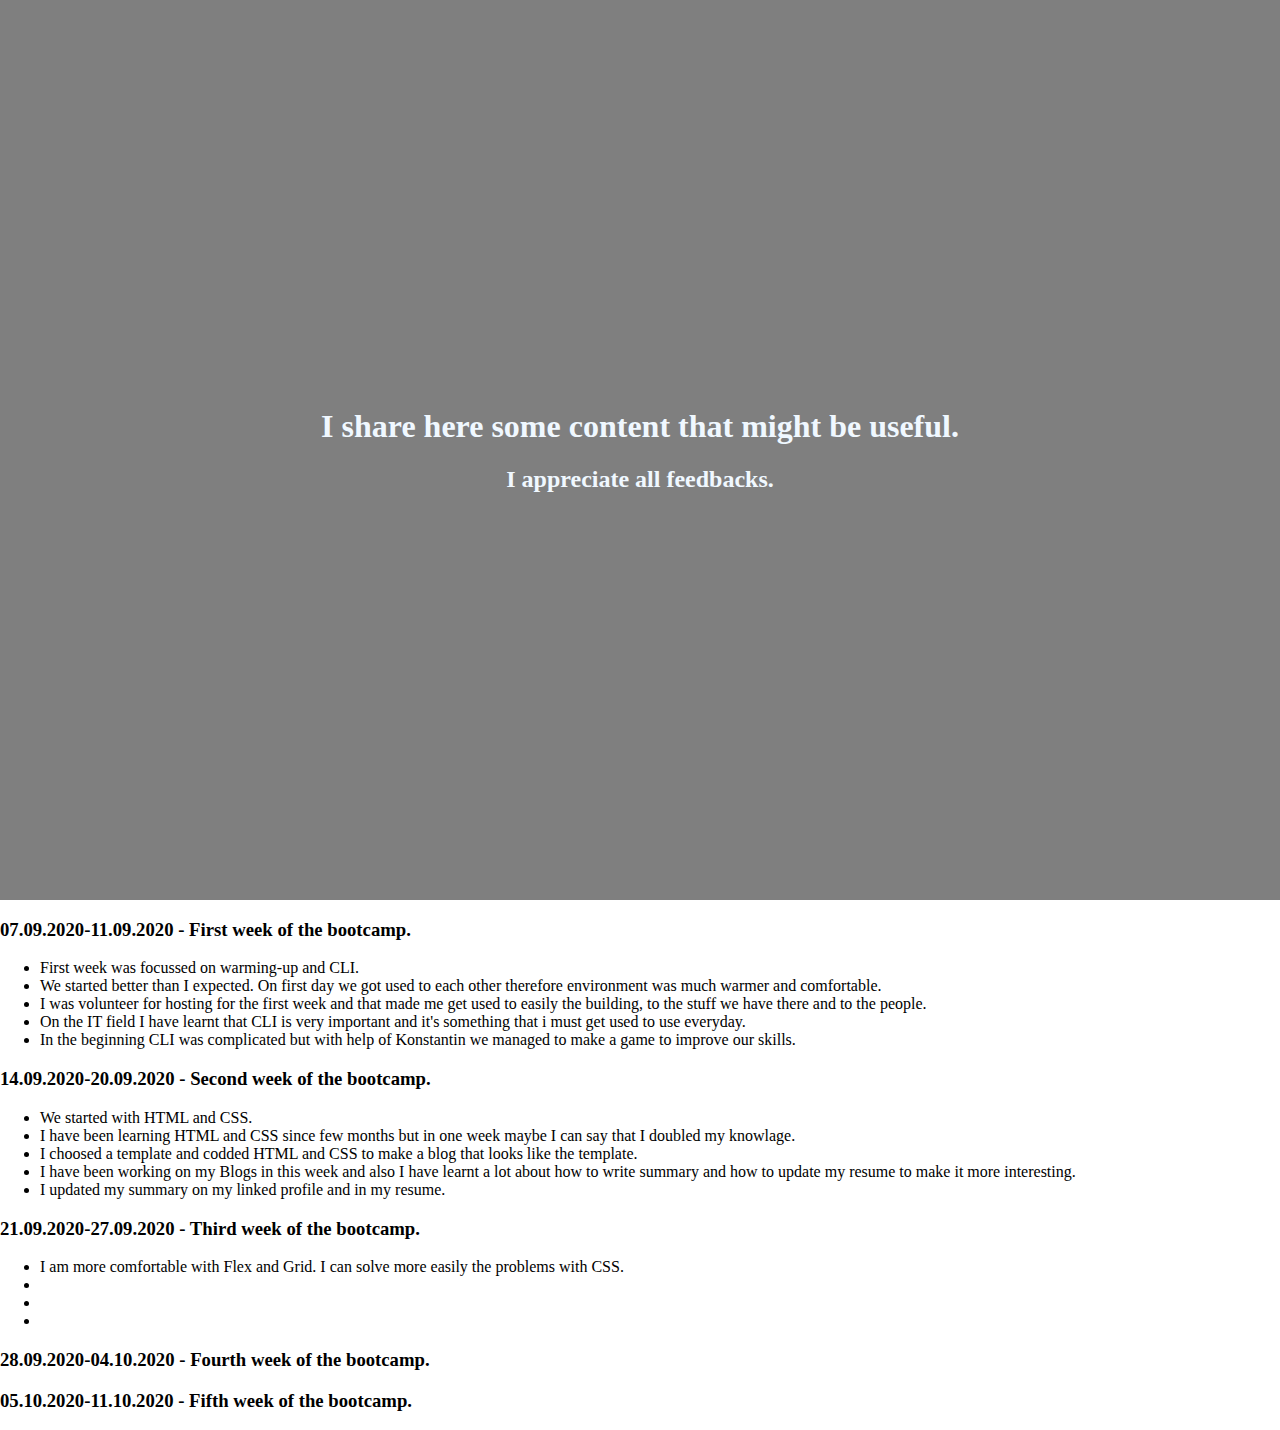
==== blogpage/blogindex.html @ 2ba06df0 "Blog page created." ====
<!DOCTYPE html>
<html lang="en">
<head>
    <meta charset="UTF-8">
    <meta name="viewport" content="width=device-width, initial-scale=1.0">
    <title>Blog Page</title>
    <link rel="stylesheet" href="blogstyle.css">
</head>
<body>
    <header>
        <article>

            <p>
                <h1>I share here some content that might be useful.</h1>
                <h2>I appreciate all feedbacks.</h2>
            </p>
            
        </article>
        
    </header>

    <section id="blog" class="blog-section">

        <article class="blog-articles">
            <h3><strong>07.09.2020-11.09.2020</strong> - First week of the bootcamp.</h3>
        <ul class="blog-lists">
           <li>First week was focussed on warming-up and CLI.</li>
           <li>We started better than I expected. On first day we got used to each other therefore environment was much warmer and comfortable.</li>
           <li>I was volunteer for hosting for the first week and that made me get used to easily the building, to the stuff we have there and to the people.</li>
           <li>On the IT field I have learnt that CLI is very important and it's something that i must get used to use everyday.</li>
           <li>In the beginning CLI was complicated but with help of Konstantin we managed to make a game to improve our skills.</li>
        </ul>
        </article>
        <article class="blog-articles">
            <h3><strong>14.09.2020-20.09.2020</strong> - Second week of the bootcamp.</h3>
        <ul>
           <li>We started with HTML and CSS.</li>
           <li>I have been learning HTML and CSS since few months but in one week maybe I can say that I doubled my knowlage.</li>
           <li>I choosed a template and codded HTML and CSS to make a blog that looks like the template.</li>
           <li>I have been working on my Blogs in this week and also I have learnt a lot about how to write summary and how to update my resume to make it more interesting.</li>
           <li>I updated my summary on my linked profile and in my resume.</li>
        </ul>
        </article>
        <article class="blog-articles">
            <h3><strong>21.09.2020-27.09.2020</strong> - Third week of the bootcamp.</h3>
            <ul>
                <li>I am more comfortable with Flex and Grid. I can solve more easily the problems with CSS.</li>
                <li></li>
                <li></li>
                <li></li>

            </ul>
        </article>
        <article class="blog-articles">
            <h3><strong>28.09.2020-04.10.2020</strong> - Fourth week of the bootcamp.</h3>
        </article>            <article class="blog-articles"></article>
        <article class="blog-articles">
            <h3><strong>05.10.2020-11.10.2020</strong> - Fifth week of the bootcamp.</h3>
        </article>
        


    </section>
</body>
</html>
---- blogpage/blogstyle.css ----
header{
    height: 100vh;
    width: 100%;
    background-image: linear-gradient(rgba(0,0,0,0.5),rgba(0,0,0,0.5)), url(images\artem-sapegin-e2uTOpgW5Ec-unsplash.jpg);
    background-size: cover;
    text-align: center;
    color: aliceblue;
    display: flex;
    justify-content: center;
    align-items: center;
    margin: 0;
    padding: 0;
}
body{
    margin: 0;
    padding: 0;
}
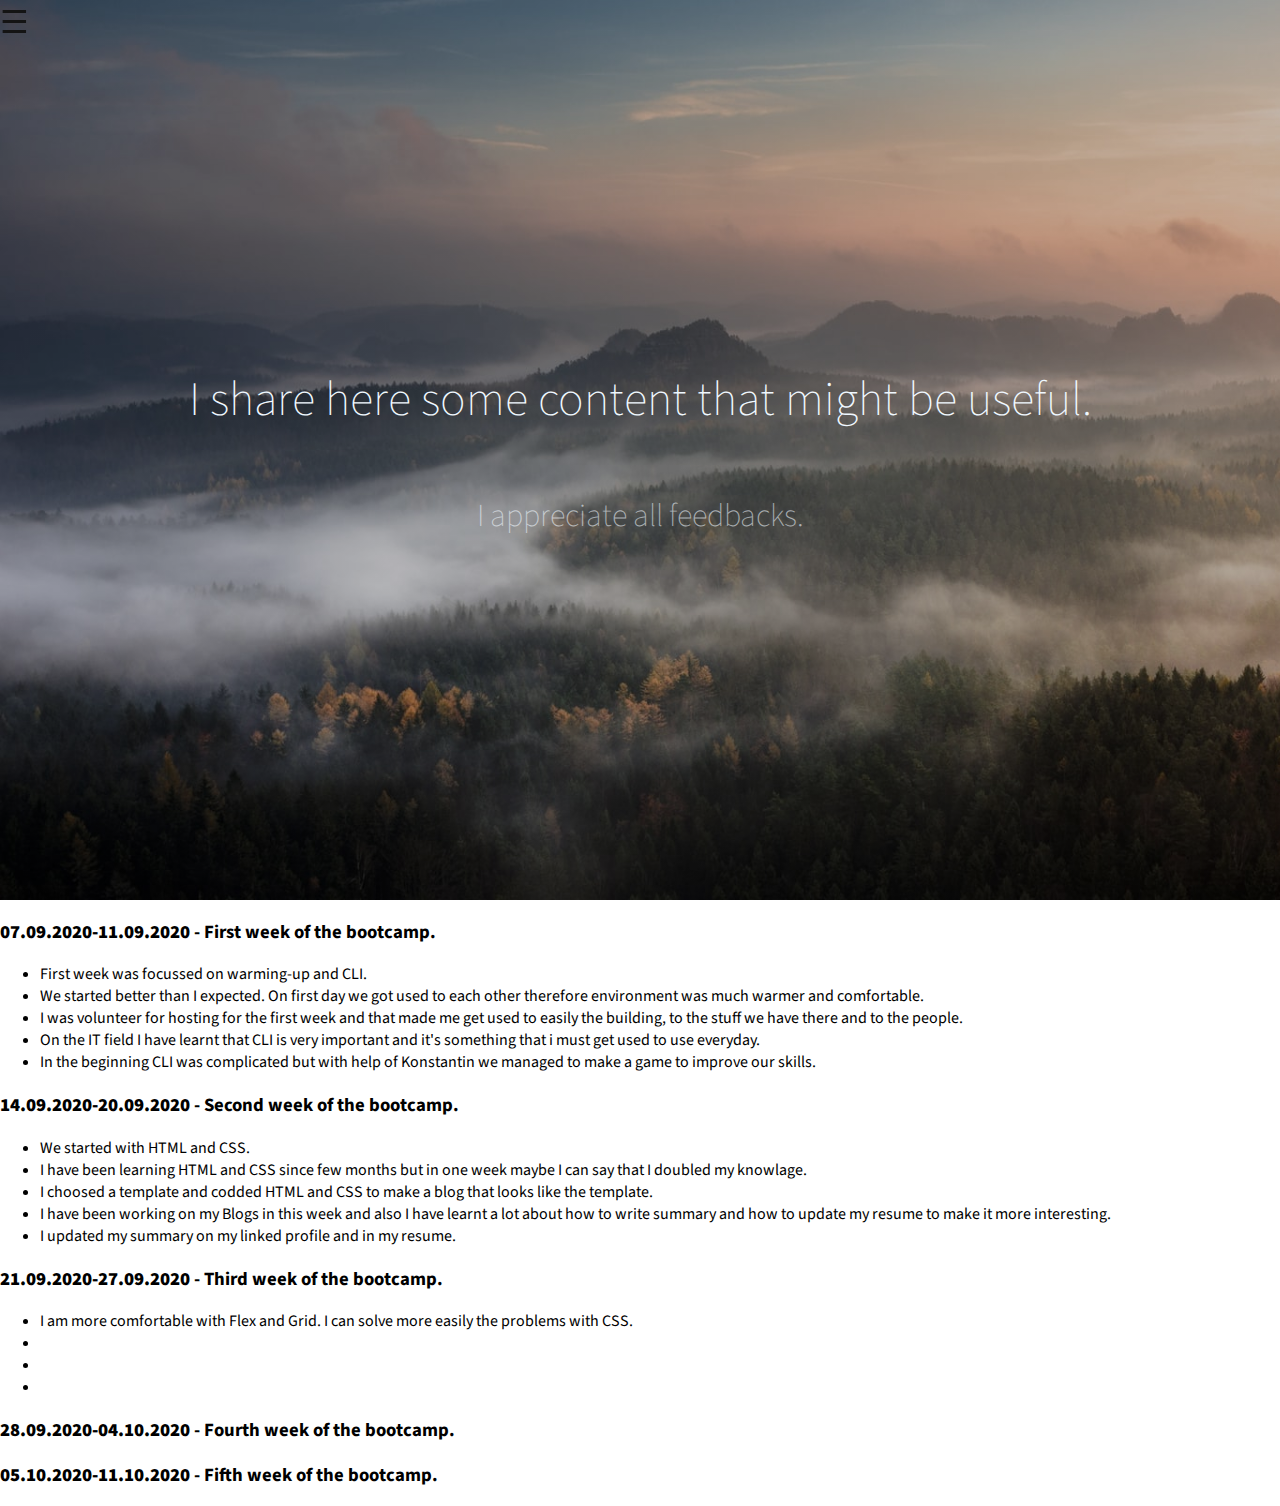
==== commit 10c24bff: "Blog page update(style and side-menu" ====
--- a/blogpage/blogindex.html
+++ b/blogpage/blogindex.html
@@ -8,16 +8,32 @@
 </head>
 <body>
     <header>
-        <article>
-
-            <p>
-                <h1>I share here some content that might be useful.</h1>
-                <h2>I appreciate all feedbacks.</h2>
-            </p>
-            
-        </article>
+        <div id="mySidebar" class="sidebar">
+            <a href="javascript:void(0)" class="closebtn" onclick="closeNav()">×</a>
+            <a href="C:\Users\DASHI\Documents\GitHub\blog\index.html">Home</a>
+            <a href="blogpage/blogindex.html">Blog</a>
+            <a target="_blank" href="CV/CV_CandasKilic.docx.pdf">CV</a>
+            <a href="#contact">Contact</a>
+          </div>
+          
+          <div id="main">
+            <button class="openbtn" onclick="openNav()">☰
+            </button>  
+          </div>
         
     </header>
+
+    <section class="header-texts">
+
+        <p>
+            <h1>I share here some content that might be useful.</h1>
+            <h2>I appreciate all feedbacks.</h2>
+            
+        </p>
+
+    </section>
+
+
 
     <section id="blog" class="blog-section">
 
@@ -61,5 +77,22 @@
 
 
     </section>
+
+
+
+    <!--******************************** JAVASCRIPT ******************************************-->       
+    
+    <script>
+        function openNav() {
+          document.getElementById("mySidebar").style.width = "200px";
+          document.getElementById("main").style.marginLeft = "200px";
+        }
+        
+        function closeNav() {
+          document.getElementById("mySidebar").style.width = "0";
+          document.getElementById("main").style.marginLeft= "0";
+        }
+        </script>
+    <!--******************************** END OF JAVASCRIPT ******************************************-->   
 </body>
 </html>--- a/blogpage/blogstyle.css
+++ b/blogpage/blogstyle.css
@@ -1,17 +1,100 @@
+@import url('https://fonts.googleapis.com/css2?family=Source+Sans+Pro&display=swap');
+
+body{
+    font-family: 'Source Sans Pro', sans-serif;
+    margin: 0;
+    padding: 0;
+}
 header{
-    height: 100vh;
-    width: 100%;
-    background-image: linear-gradient(rgba(0,0,0,0.5),rgba(0,0,0,0.5)), url(images\artem-sapegin-e2uTOpgW5Ec-unsplash.jpg);
-    background-size: cover;
+    z-index: 1;
+    position: fixed;
+}
+
+.header-texts{
     text-align: center;
     color: aliceblue;
     display: flex;
+    flex-direction: column;
+    align-items: center;
     justify-content: center;
-    align-items: center;
-    margin: 0;
+    height: 100vh;
+    width: 100%;
+    background-image: linear-gradient(rgba(0, 0, 0, 0.226),rgba(0, 0, 0, 0.226)), url(images/artem-sapegin-e2uTOpgW5Ec-unsplash.jpg);
+    background-size: cover;
+
+}
+h1{
+    font-size: 3em;
+    font-weight: 100;
+}
+h2{
+    font-size: 2em;
+    font-weight: 100;
+    opacity: 60%;
+}
+
+/*----------------------SIDE BAR-----------------------------*/
+.sidebar {
+    height: 100%;
+    width: 0;
+    position: fixed;
+    
+    top: 0;
+    left: 0;
+    background-color: #111;
+    overflow-x: hidden;
+    transition: 0.2s;
+    padding-top: 60px;
+  }
+  
+  .sidebar a {
+    padding: 8px 8px 8px 32px;
+    text-decoration: none;
+    font-size: 25px;
+    font-family: 'Source Sans Pro', sans-serif;
+    color: #818181;
+    display: block;
+    transition: 0.3s;
+  }
+  
+  .sidebar a:hover {
+    color: rgb(221, 221, 221);
+  }
+  
+  .sidebar .closebtn {
+    position: absolute;
+    top: 0;
+    right: 25px;
+    font-size: 36px;
+    margin-left: 50px;
+  }
+  
+  .openbtn {
+    font-family: 'Source Sans Pro', sans-serif;
+    font-size: 2em;
+    text-decoration: none;
+    cursor: pointer;
+    background-color: transparent;
+    color: white;
+    padding:0;
+    border: none;
+    transition: 0.3s;
+  }
+  
+  .openbtn:hover {
+    color: rgb(20, 20, 20);
+    font-size: 2em;
+  }
+  
+  #main {
+    transition: margin-left .5s;
     padding: 0;
-}
-body{
-    margin: 0;
-    padding: 0;
-}+  }
+  
+  /* On smaller screens, where height is less than 450px, change the style of the sidenav (less padding and a smaller font size) */
+  @media screen and (max-height: 450px) {
+    .sidebar {padding-top: 15px;}
+    .sidebar a {font-size: 18px;}
+    .blog-articles{max-width: 100%;}
+  }
+/*----------------------END SIDE BAR-----------------------------*/
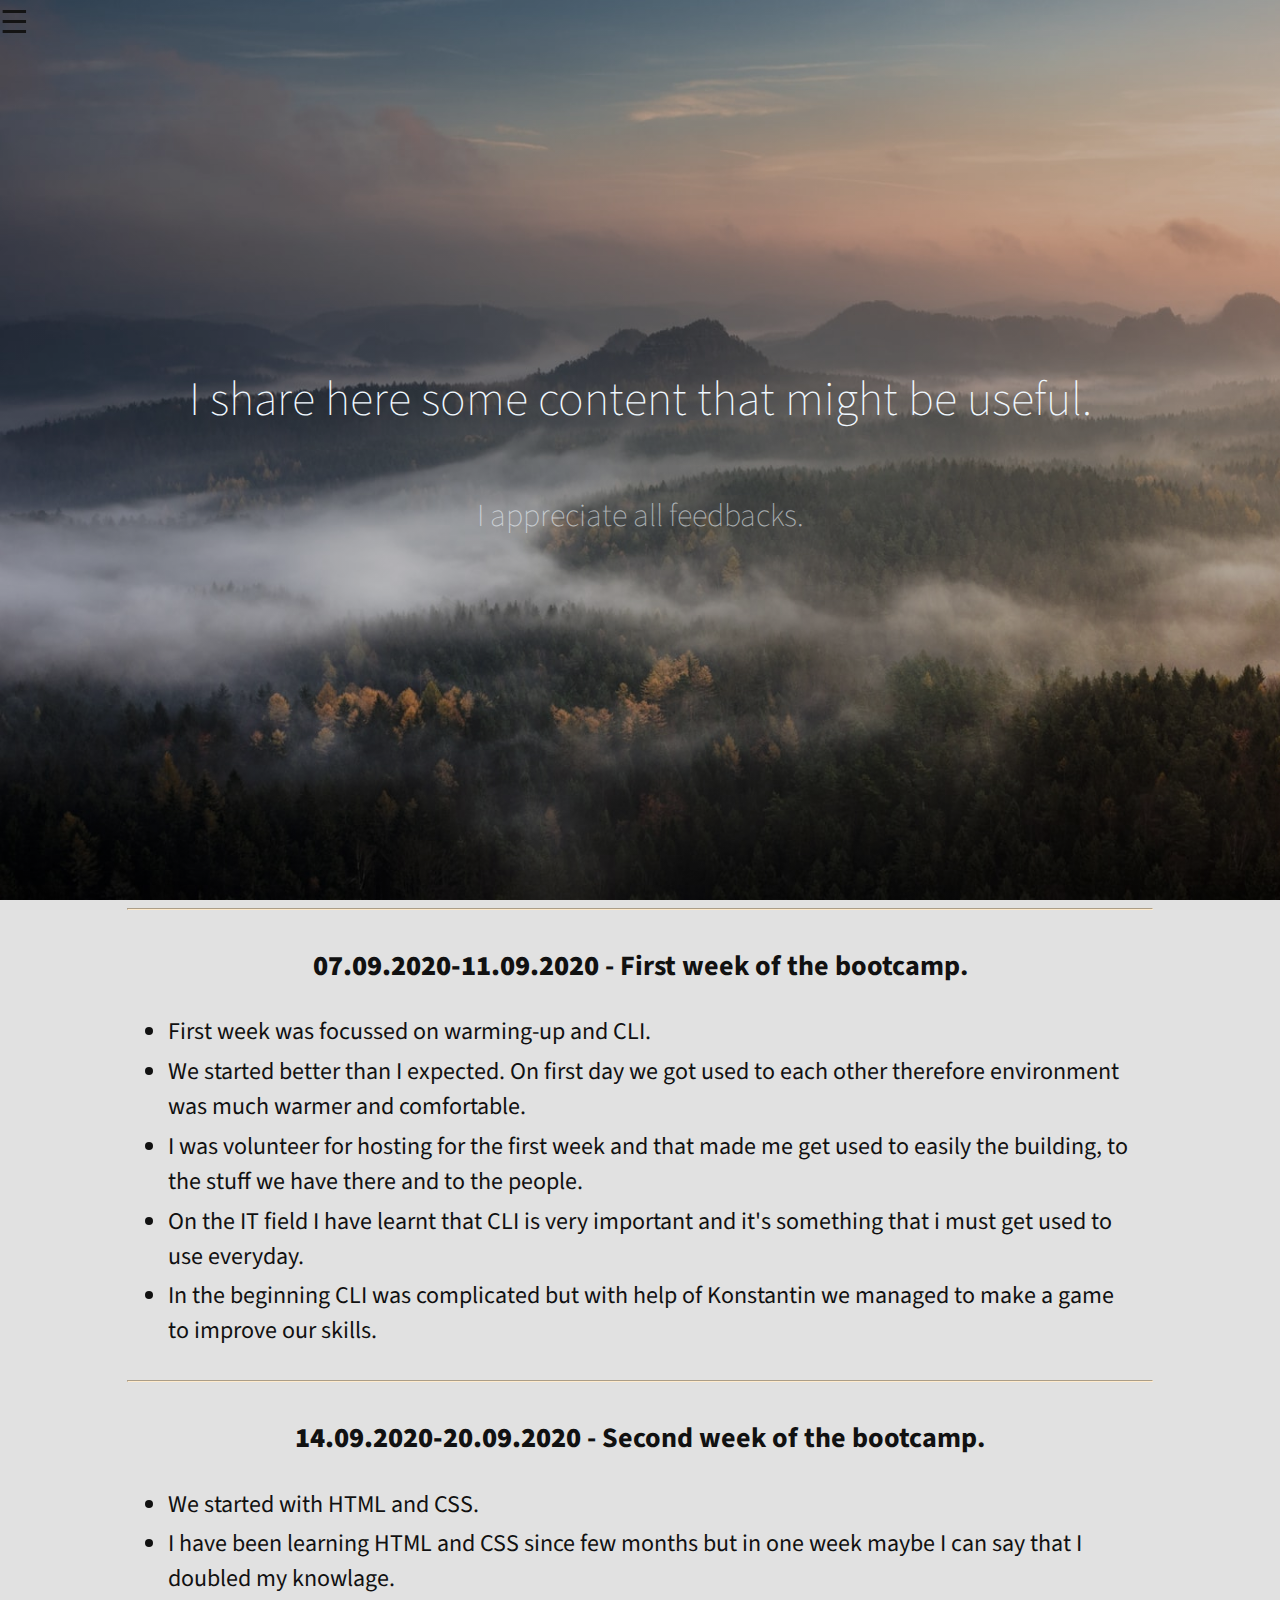
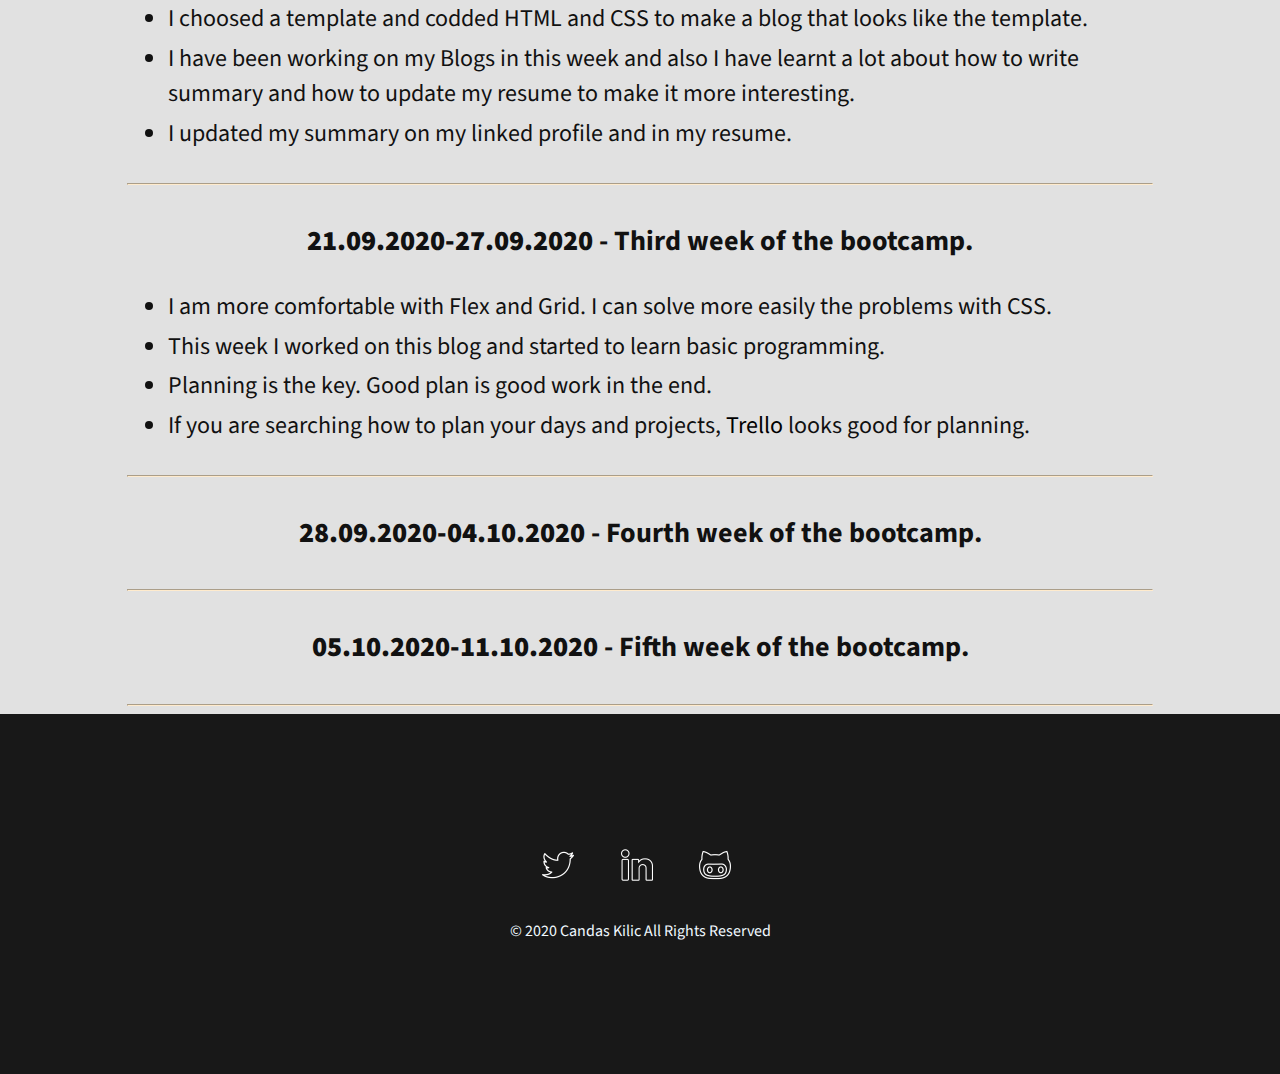
==== commit 8d8db4e0: "Update(links, blog page, post cards.)" ====
--- a/blogpage/blogindex.html
+++ b/blogpage/blogindex.html
@@ -10,9 +10,9 @@
     <header>
         <div id="mySidebar" class="sidebar">
             <a href="javascript:void(0)" class="closebtn" onclick="closeNav()">×</a>
-            <a href="C:\Users\DASHI\Documents\GitHub\blog\index.html">Home</a>
-            <a href="blogpage/blogindex.html">Blog</a>
-            <a target="_blank" href="CV/CV_CandasKilic.docx.pdf">CV</a>
+            <a href="../index.html">Home</a>
+            <a href="#blog-start">Blog</a>
+            <a target="_blank" href="../CV/CV_CandasKilic.docx.pdf">CV</a>
             <a href="#contact">Contact</a>
           </div>
           
@@ -23,7 +23,7 @@
         
     </header>
 
-    <section class="header-texts">
+    <section id="blog-start" class="header-texts">
 
         <p>
             <h1>I share here some content that might be useful.</h1>
@@ -33,6 +33,7 @@
 
     </section>
 
+    <hr>
 
 
     <section id="blog" class="blog-section">
@@ -47,6 +48,10 @@
            <li>In the beginning CLI was complicated but with help of Konstantin we managed to make a game to improve our skills.</li>
         </ul>
         </article>
+
+        <hr>
+
+
         <article class="blog-articles">
             <h3><strong>14.09.2020-20.09.2020</strong> - Second week of the bootcamp.</h3>
         <ul>
@@ -57,24 +62,35 @@
            <li>I updated my summary on my linked profile and in my resume.</li>
         </ul>
         </article>
+
+        <hr>
+
         <article class="blog-articles">
             <h3><strong>21.09.2020-27.09.2020</strong> - Third week of the bootcamp.</h3>
             <ul>
                 <li>I am more comfortable with Flex and Grid. I can solve more easily the problems with CSS.</li>
-                <li></li>
-                <li></li>
-                <li></li>
+                <li>This week I worked on this blog and started to learn basic programming.</li>
+                <li>Planning is the key. Good plan is good work in the end.</li>
+                <li>If you are searching how to plan your days and projects, <a href="https://trello.com/home">Trello</a> looks good for planning.</li>
 
             </ul>
         </article>
+
+        <hr>
+
         <article class="blog-articles">
             <h3><strong>28.09.2020-04.10.2020</strong> - Fourth week of the bootcamp.</h3>
-        </article>            <article class="blog-articles"></article>
+        </article> 
+        
+        <hr>
+        
         <article class="blog-articles">
             <h3><strong>05.10.2020-11.10.2020</strong> - Fifth week of the bootcamp.</h3>
         </article>
         
+        <hr>
 
+        <article class="blog-articles"></article>
 
     </section>
 
@@ -95,4 +111,37 @@
         </script>
     <!--******************************** END OF JAVASCRIPT ******************************************-->   
 </body>
+
+
+<footer id="contact">
+    <div>
+
+        <ul class="footer-list">
+            <li>
+                <a target="_blank" href="https://twitter.com/candasklc"><img class="social-logos" src="../images/twitter.png" alt="twitter"></a>
+            </li>
+            
+            <li>
+                <a target="_blank" href="https://www.linkedin.com/in/candas-kilic/"><img class="social-logos" src="../images/linkedin.png" alt="linked-in"></a>
+            </li>
+
+            <li>
+                <a target="_blank" href="https://github.com/candasklc"><img class="social-logos" src="../images/github.png" alt="github"></a>
+            </li>
+            
+            
+        </ul>
+        
+    </div>  
+
+    <div class="copyright">
+        <p>
+            © 2020 Candas Kilic All Rights Reserved
+        </p>
+    </div>
+
+</footer>
+
+
+
 </html>--- a/blogpage/blogstyle.css
+++ b/blogpage/blogstyle.css
@@ -1,9 +1,15 @@
 @import url('https://fonts.googleapis.com/css2?family=Source+Sans+Pro&display=swap');
-
+html{
+  color: aliceblue;
+  scroll-behavior: smooth;
+}
 body{
+    background-color: rgba(202, 202, 202, 0.562);
     font-family: 'Source Sans Pro', sans-serif;
     margin: 0;
     padding: 0;
+    display: grid;
+    grid-template-columns: auto;
 }
 header{
     z-index: 1;
@@ -19,7 +25,7 @@
     justify-content: center;
     height: 100vh;
     width: 100%;
-    background-image: linear-gradient(rgba(0, 0, 0, 0.226),rgba(0, 0, 0, 0.226)), url(images/artem-sapegin-e2uTOpgW5Ec-unsplash.jpg);
+    background-image: linear-gradient(rgba(0, 0, 0, 0.226),rgba(0, 0, 0, 0.226)), url(../images/artem-sapegin-e2uTOpgW5Ec-unsplash.jpg);
     background-size: cover;
 
 }
@@ -38,7 +44,6 @@
     height: 100%;
     width: 0;
     position: fixed;
-    
     top: 0;
     left: 0;
     background-color: #111;
@@ -84,7 +89,9 @@
   .openbtn:hover {
     color: rgb(20, 20, 20);
     font-size: 2em;
+   
   }
+  
   
   #main {
     transition: margin-left .5s;
@@ -98,3 +105,87 @@
     .blog-articles{max-width: 100%;}
   }
 /*----------------------END SIDE BAR-----------------------------*/
+
+
+
+
+/*----------------------BLOG SECTION-----------------------------*/
+hr{
+  border-color: blanchedalmond;
+  width: 80%;
+}
+
+.blog-section{
+  color: #111;
+  display: grid;
+}
+.blog-articles{
+  width: 80%;
+  justify-self: center;
+  font-size: 1.5em;
+  transition: 0.3s;
+
+}
+.blog-articles:hover{
+  border-radius: 10px;
+  box-shadow: 0px 0px 24px 0px rgba(0,0,0,0.75);
+  width: 83%;
+}
+li{
+  margin-top: 0.2em;
+  padding-right: 0.9em;
+}
+h3{
+  text-align: center;
+}
+
+section a{
+  text-decoration: none;
+  color: #000000;
+}
+section a:hover{
+  text-decoration: underline;
+  color: aliceblue;
+}
+
+
+
+
+/*----------------------END OF BLOG SECTION-----------------------------*/
+
+
+
+
+/*----------------Footer---------------*/
+footer{
+  background-color: rgb(24, 24, 24);
+  height: 40vh;
+  display: flex;
+  justify-content: center;
+  flex-direction: column;
+}
+footer > div{
+  width: 100%;
+  display: flex;
+  justify-content: center;
+}
+
+.footer-list{
+  list-style: none;
+  display: flex;
+}
+
+.social-logos{
+  width: 50%;
+  border-bottom: solid transparent 1px;
+  transition: 0.2s;
+}
+.social-logos:hover{
+  box-shadow: 0px 82px 68px 5px rgba(255,255,255,1);
+}
+.copyright > p{
+  text-align: center;
+}
+
+
+/*----------------/Footer---------------*/